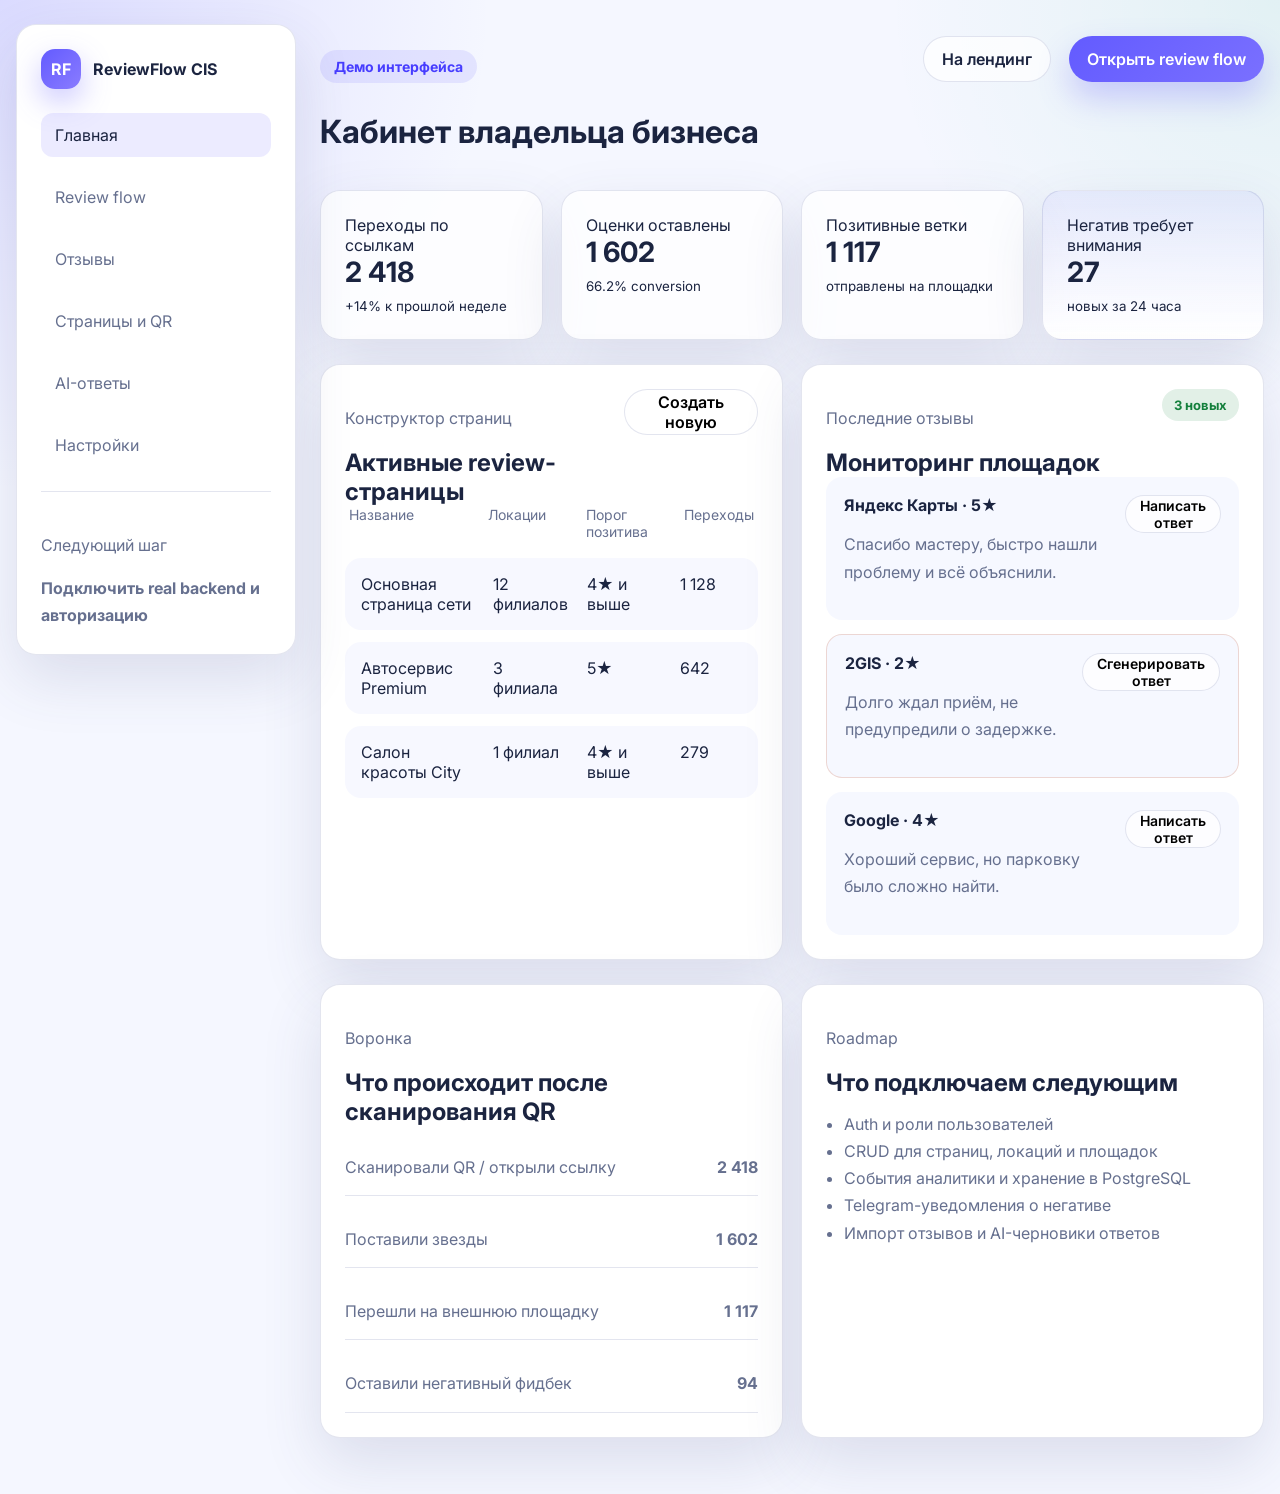
==== dashboard.html @ fb50fb23 "Add GitHub Pages deployment for static prototype" ====
<!doctype html>
<html lang="ru">
  <head>
    <meta charset="UTF-8" />
    <meta name="viewport" content="width=device-width, initial-scale=1.0" />
    <title>ReviewFlow CIS — Демо кабинета</title>
    <link rel="preconnect" href="https://fonts.googleapis.com" />
    <link rel="preconnect" href="https://fonts.gstatic.com" crossorigin />
    <link
      href="https://fonts.googleapis.com/css2?family=Inter:wght@400;500;600;700;800&display=swap"
      rel="stylesheet"
    />
    <link rel="stylesheet" href="styles.css" />
  </head>
  <body>
    <div class="app-layout">
      <aside class="sidebar card-soft">
        <a class="brand brand--sidebar" href="index.html">
          <span class="brand__mark">RF</span>
          <span>ReviewFlow CIS</span>
        </a>

        <nav class="sidebar-nav">
          <a class="sidebar-link sidebar-link--active" href="dashboard.html">Главная</a>
          <a class="sidebar-link" href="review-demo.html">Review flow</a>
          <a class="sidebar-link" href="#">Отзывы</a>
          <a class="sidebar-link" href="#">Страницы и QR</a>
          <a class="sidebar-link" href="#">AI-ответы</a>
          <a class="sidebar-link" href="#">Настройки</a>
        </nav>

        <div class="sidebar-footer">
          <p class="muted">Следующий шаг</p>
          <strong>Подключить real backend и авторизацию</strong>
        </div>
      </aside>

      <main class="dashboard-main">
        <header class="dashboard-header">
          <div>
            <p class="eyebrow">Демо интерфейса</p>
            <h1>Кабинет владельца бизнеса</h1>
          </div>
          <div class="header-actions">
            <a class="button button--ghost" href="index.html">На лендинг</a>
            <a class="button button--primary" href="review-demo.html">Открыть review flow</a>
          </div>
        </header>

        <section class="dashboard-grid">
          <article class="stat-panel card-soft">
            <span>Переходы по ссылкам</span>
            <strong>2 418</strong>
            <small>+14% к прошлой неделе</small>
          </article>
          <article class="stat-panel card-soft">
            <span>Оценки оставлены</span>
            <strong>1 602</strong>
            <small>66.2% conversion</small>
          </article>
          <article class="stat-panel card-soft">
            <span>Позитивные ветки</span>
            <strong>1 117</strong>
            <small>отправлены на площадки</small>
          </article>
          <article class="stat-panel card-soft stat-panel--alert">
            <span>Негатив требует внимания</span>
            <strong>27</strong>
            <small>новых за 24 часа</small>
          </article>
        </section>

        <section class="panel-grid">
          <article class="panel card-soft">
            <div class="panel__header">
              <div>
                <p class="muted">Конструктор страниц</p>
                <h2>Активные review-страницы</h2>
              </div>
              <button class="button button--secondary">Создать новую</button>
            </div>

            <div class="table-like">
              <div class="table-like__row table-like__row--head">
                <span>Название</span>
                <span>Локации</span>
                <span>Порог позитива</span>
                <span>Переходы</span>
              </div>
              <div class="table-like__row">
                <span>Основная страница сети</span>
                <span>12 филиалов</span>
                <span>4★ и выше</span>
                <span>1 128</span>
              </div>
              <div class="table-like__row">
                <span>Автосервис Premium</span>
                <span>3 филиала</span>
                <span>5★</span>
                <span>642</span>
              </div>
              <div class="table-like__row">
                <span>Салон красоты City</span>
                <span>1 филиал</span>
                <span>4★ и выше</span>
                <span>279</span>
              </div>
            </div>
          </article>

          <article class="panel card-soft">
            <div class="panel__header">
              <div>
                <p class="muted">Последние отзывы</p>
                <h2>Мониторинг площадок</h2>
              </div>
              <span class="badge badge--success">3 новых</span>
            </div>

            <div class="review-list">
              <article class="review-item">
                <div>
                  <strong>Яндекс Карты · 5★</strong>
                  <p>Спасибо мастеру, быстро нашли проблему и всё объяснили.</p>
                </div>
                <div class="review-item__actions">
                  <button class="button button--secondary button--small">Написать ответ</button>
                </div>
              </article>
              <article class="review-item review-item--attention">
                <div>
                  <strong>2GIS · 2★</strong>
                  <p>Долго ждал приём, не предупредили о задержке.</p>
                </div>
                <div class="review-item__actions">
                  <button class="button button--secondary button--small">Сгенерировать ответ</button>
                </div>
              </article>
              <article class="review-item">
                <div>
                  <strong>Google · 4★</strong>
                  <p>Хороший сервис, но парковку было сложно найти.</p>
                </div>
                <div class="review-item__actions">
                  <button class="button button--secondary button--small">Написать ответ</button>
                </div>
              </article>
            </div>
          </article>
        </section>

        <section class="panel-grid panel-grid--secondary">
          <article class="panel card-soft">
            <div class="panel__header">
              <div>
                <p class="muted">Воронка</p>
                <h2>Что происходит после сканирования QR</h2>
              </div>
            </div>

            <div class="funnel-list">
              <div><span>Сканировали QR / открыли ссылку</span><strong>2 418</strong></div>
              <div><span>Поставили звезды</span><strong>1 602</strong></div>
              <div><span>Перешли на внешнюю площадку</span><strong>1 117</strong></div>
              <div><span>Оставили негативный фидбек</span><strong>94</strong></div>
            </div>
          </article>

          <article class="panel card-soft">
            <div class="panel__header">
              <div>
                <p class="muted">Roadmap</p>
                <h2>Что подключаем следующим</h2>
              </div>
            </div>

            <ul class="roadmap-list">
              <li>Auth и роли пользователей</li>
              <li>CRUD для страниц, локаций и площадок</li>
              <li>События аналитики и хранение в PostgreSQL</li>
              <li>Telegram-уведомления о негативе</li>
              <li>Импорт отзывов и AI-черновики ответов</li>
            </ul>
          </article>
        </section>
      </main>
    </div>
  </body>
</html>
---- styles.css ----
:root {
  --bg: #f5f7ff;
  --bg-alt: #eef2ff;
  --surface: rgba(255, 255, 255, 0.9);
  --surface-solid: #ffffff;
  --text: #1b2440;
  --muted: #66708f;
  --primary: #635bff;
  --primary-dark: #473dff;
  --primary-soft: rgba(99, 91, 255, 0.12);
  --success: #15803d;
  --warning: #c2410c;
  --border: rgba(103, 113, 166, 0.18);
  --shadow: 0 24px 60px rgba(62, 69, 123, 0.14);
  --radius-xl: 28px;
  --radius-lg: 20px;
  --radius-md: 14px;
  --radius-sm: 10px;
}

* {
  box-sizing: border-box;
}

html {
  scroll-behavior: smooth;
}

body {
  margin: 0;
  font-family: "Inter", system-ui, sans-serif;
  color: var(--text);
  background:
    radial-gradient(circle at top left, rgba(99, 91, 255, 0.18), transparent 25%),
    radial-gradient(circle at top right, rgba(0, 167, 111, 0.08), transparent 20%),
    var(--bg);
}

a {
  color: inherit;
  text-decoration: none;
}

button,
input,
textarea,
select {
  font: inherit;
}

button {
  border: 0;
  cursor: pointer;
}

.page-shell,
.demo-shell {
  width: min(1200px, calc(100% - 32px));
  margin: 0 auto;
}

.site-header,
.demo-header {
  display: flex;
  align-items: center;
  justify-content: space-between;
  gap: 24px;
  padding: 24px 0;
}

.brand {
  display: inline-flex;
  align-items: center;
  gap: 12px;
  font-weight: 700;
}

.brand__mark {
  display: inline-grid;
  place-items: center;
  width: 40px;
  height: 40px;
  border-radius: 14px;
  background: linear-gradient(135deg, var(--primary), #8a7cff);
  color: #fff;
  box-shadow: 0 12px 30px rgba(99, 91, 255, 0.35);
}

.site-nav,
.header-actions,
.footer-links,
.sidebar-nav {
  display: flex;
  align-items: center;
  gap: 18px;
}

.site-nav a,
.footer-links a,
.sidebar-link {
  color: var(--muted);
  transition: color 0.2s ease;
}

.site-nav a:hover,
.footer-links a:hover,
.sidebar-link:hover,
.sidebar-link--active {
  color: var(--text);
}

.button {
  display: inline-flex;
  align-items: center;
  justify-content: center;
  gap: 10px;
  min-height: 46px;
  padding: 0 18px;
  border-radius: 999px;
  font-weight: 600;
  transition:
    transform 0.2s ease,
    box-shadow 0.2s ease,
    background 0.2s ease,
    border-color 0.2s ease;
}

.button:hover {
  transform: translateY(-1px);
}

.button--primary {
  color: #fff;
  background: linear-gradient(135deg, var(--primary), #7a70ff);
  box-shadow: 0 16px 32px rgba(99, 91, 255, 0.28);
}

.button--secondary,
.button--ghost {
  background: rgba(255, 255, 255, 0.72);
  border: 1px solid var(--border);
}

.button--large {
  min-height: 54px;
  padding: 0 24px;
}

.button--small {
  min-height: 38px;
  padding: 0 14px;
  font-size: 14px;
}

.card-glass,
.card-soft,
.panel,
.metric-card,
.pricing-card,
.industry-card,
.logo-pill,
.mini-stat {
  border: 1px solid var(--border);
  box-shadow: var(--shadow);
}

.card-glass {
  background: rgba(255, 255, 255, 0.68);
  backdrop-filter: blur(18px);
  border-radius: var(--radius-xl);
}

.card-soft,
.panel,
.metric-card,
.pricing-card,
.industry-card,
.logo-pill,
.mini-stat {
  background: var(--surface-solid);
  border-radius: var(--radius-lg);
}

.hero {
  display: grid;
  grid-template-columns: 1.1fr 0.9fr;
  gap: 34px;
  align-items: center;
  padding: 32px 0 72px;
}

.eyebrow {
  display: inline-flex;
  padding: 8px 14px;
  border-radius: 999px;
  background: var(--primary-soft);
  color: var(--primary-dark);
  font-size: 14px;
  font-weight: 700;
}

.hero h1,
.section-heading h2,
.dashboard-header h1,
.demo-config h1 {
  margin: 18px 0 18px;
  line-height: 1.04;
}

.hero h1 {
  font-size: clamp(42px, 7vw, 66px);
  max-width: 760px;
}

.hero h1 span {
  color: var(--primary);
}

.hero__lead,
.section-heading p,
.preview-copy,
.feature-card p,
.step-card p,
.industry-card p,
.faq-item p,
.cta-banner p,
.panel p,
.review-item p,
.roadmap-list,
.funnel-list,
.sidebar-footer {
  color: var(--muted);
  line-height: 1.7;
}

.hero__actions,
.hero__proof,
.metric-grid,
.feature-grid,
.steps-grid,
.industry-grid,
.pricing-grid,
.config-grid,
.analytics-strip,
.dashboard-grid,
.panel-grid {
  display: grid;
  gap: 18px;
}

.hero__actions {
  display: flex;
  flex-wrap: wrap;
  margin: 28px 0;
}

.hero__proof,
.metric-grid,
.analytics-strip,
.dashboard-grid {
  grid-template-columns: repeat(3, minmax(0, 1fr));
}

.proof-card,
.metric-card,
.stat-panel,
.mini-stat {
  padding: 20px;
  border-radius: var(--radius-lg);
  background: rgba(255, 255, 255, 0.75);
}

.proof-card strong,
.metric-card strong,
.stat-panel strong,
.price,
.mini-stat strong {
  display: block;
  font-size: 28px;
  margin-bottom: 6px;
}

.hero__visual {
  padding: 24px;
}

.hero-dashboard,
.panel,
.demo-config,
.telegram-preview {
  padding: 24px;
}

.hero-dashboard__top,
.hero-dashboard__footer,
.preview-topbar,
.panel__header,
.dashboard-header {
  display: flex;
  justify-content: space-between;
  align-items: flex-start;
  gap: 20px;
}

.hero-dashboard__top h2,
.preview-topbar h2,
.panel__header h2 {
  margin: 6px 0 0;
}

.badge {
  display: inline-flex;
  align-items: center;
  padding: 8px 12px;
  border-radius: 999px;
  font-size: 13px;
  font-weight: 700;
}

.badge--success {
  background: rgba(21, 128, 61, 0.12);
  color: var(--success);
}

.badge--warning {
  background: rgba(194, 65, 12, 0.12);
  color: var(--warning);
}

.badge--primary {
  background: rgba(99, 91, 255, 0.14);
  color: var(--primary-dark);
}

.metric-card--accent,
.stat-panel--alert,
.pricing-card--featured {
  background: linear-gradient(180deg, rgba(99, 91, 255, 0.08), rgba(255, 255, 255, 0.96));
}

.mini-chart,
.mini-flow,
.qr-card {
  padding: 18px;
  border-radius: var(--radius-lg);
  border: 1px solid var(--border);
  background: rgba(255, 255, 255, 0.84);
}

.mini-chart__bars {
  display: flex;
  align-items: flex-end;
  gap: 10px;
  height: 90px;
  margin-top: 14px;
}

.mini-chart__bars i {
  flex: 1;
  display: block;
  border-radius: 999px 999px 6px 6px;
  background: linear-gradient(180deg, #7b73ff, #4f45ff);
}

.mini-flow ol,
.pricing-card ul,
.roadmap-list,
.funnel-list {
  margin: 14px 0 0;
  padding-left: 18px;
}

.logo-strip,
.analytics-strip {
  margin: 18px 0 72px;
}

.logo-strip {
  display: grid;
  grid-template-columns: repeat(6, minmax(0, 1fr));
  gap: 16px;
}

.logo-pill {
  display: grid;
  place-items: center;
  min-height: 72px;
  font-weight: 700;
  color: var(--muted);
}

.section {
  padding: 52px 0;
}

.section--alt {
  background: rgba(255, 255, 255, 0.45);
  border-radius: var(--radius-xl);
  padding: 52px 24px;
}

.section-heading {
  max-width: 720px;
  margin-bottom: 28px;
}

.section-heading--compact {
  margin-bottom: 18px;
}

.feature-grid,
.steps-grid,
.pricing-grid,
.panel-grid {
  grid-template-columns: repeat(2, minmax(0, 1fr));
}

.industry-grid {
  grid-template-columns: repeat(4, minmax(0, 1fr));
}

.feature-card,
.step-card,
.pricing-card,
.industry-card,
.stat-panel,
.mini-stat {
  padding: 24px;
}

.step-number {
  display: inline-grid;
  place-items: center;
  width: 44px;
  height: 44px;
  border-radius: 14px;
  background: var(--primary-soft);
  color: var(--primary-dark);
  font-weight: 800;
}

.price span {
  font-size: 16px;
  color: var(--muted);
}

.cta-banner {
  display: flex;
  justify-content: space-between;
  align-items: center;
  gap: 24px;
  padding: 34px;
  border-radius: var(--radius-xl);
  background: linear-gradient(135deg, #ffffff, #f2f4ff);
  border: 1px solid var(--border);
  box-shadow: var(--shadow);
}

.cta-banner__actions {
  display: flex;
  flex-wrap: wrap;
  gap: 14px;
}

.faq-list {
  display: grid;
  gap: 14px;
}

.faq-item {
  padding: 20px 22px;
  border-radius: var(--radius-lg);
  border: 1px solid var(--border);
  background: rgba(255, 255, 255, 0.78);
}

.faq-item summary {
  font-weight: 700;
  cursor: pointer;
}

.site-footer {
  display: flex;
  justify-content: space-between;
  align-items: center;
  gap: 24px;
  padding: 32px 0 48px;
  color: var(--muted);
}

.app-layout {
  display: grid;
  grid-template-columns: 280px 1fr;
  gap: 24px;
  width: min(1400px, calc(100% - 32px));
  margin: 24px auto;
}

.sidebar {
  padding: 24px;
  position: sticky;
  top: 20px;
  align-self: start;
}

.brand--sidebar {
  margin-bottom: 24px;
}

.sidebar-nav {
  flex-direction: column;
  align-items: stretch;
}

.sidebar-link {
  padding: 12px 14px;
  border-radius: 12px;
}

.sidebar-link--active {
  background: var(--primary-soft);
}

.sidebar-footer {
  margin-top: 24px;
  padding-top: 24px;
  border-top: 1px solid var(--border);
}

.dashboard-main {
  padding: 12px 0 32px;
}

.dashboard-grid {
  grid-template-columns: repeat(4, minmax(0, 1fr));
  margin: 24px 0;
}

.table-like {
  display: grid;
  gap: 12px;
}

.table-like__row {
  display: grid;
  grid-template-columns: 1.5fr 1fr 1fr 0.8fr;
  gap: 16px;
  padding: 16px;
  border-radius: 16px;
  background: rgba(245, 247, 255, 0.8);
}

.table-like__row--head {
  color: var(--muted);
  font-size: 14px;
  background: transparent;
  padding: 0 4px 6px;
}

.review-list {
  display: grid;
  gap: 14px;
}

.review-item {
  display: flex;
  justify-content: space-between;
  align-items: flex-start;
  gap: 16px;
  padding: 18px;
  border-radius: 16px;
  background: rgba(245, 247, 255, 0.84);
}

.review-item--attention {
  border: 1px solid rgba(194, 65, 12, 0.18);
}

.review-item__actions {
  display: flex;
  gap: 10px;
}

.panel-grid--secondary {
  margin-top: 24px;
}

.funnel-list {
  display: grid;
  gap: 16px;
  padding: 0;
  list-style: none;
}

.funnel-list div {
  display: flex;
  justify-content: space-between;
  gap: 20px;
  padding: 14px 0;
  border-bottom: 1px solid var(--border);
}

.demo-main {
  display: grid;
  gap: 24px;
  padding-bottom: 42px;
}

.demo-config,
.demo-preview {
  padding: 26px;
}

.config-grid {
  grid-template-columns: repeat(2, minmax(0, 1fr));
}

.field {
  display: grid;
  gap: 10px;
}

.field--full {
  grid-column: 1 / -1;
}

.field input,
.field textarea,
.field select {
  width: 100%;
  padding: 14px 16px;
  border-radius: 14px;
  border: 1px solid var(--border);
  background: rgba(255, 255, 255, 0.86);
  color: var(--text);
}

.preview-topbar {
  margin-bottom: 18px;
}

.qr-placeholder {
  width: 84px;
  height: 84px;
  border-radius: 16px;
  background:
    linear-gradient(90deg, #111 10px, transparent 10px) 0 0 / 28px 28px,
    linear-gradient(#111 10px, transparent 10px) 0 0 / 28px 28px,
    linear-gradient(90deg, #111 10px, transparent 10px) 14px 14px / 28px 28px,
    linear-gradient(#111 10px, transparent 10px) 14px 14px / 28px 28px,
    #fff;
  border: 1px solid var(--border);
}

.preview-copy {
  max-width: 760px;
}

.rating-card {
  padding: 24px;
}

.stars {
  display: flex;
  gap: 12px;
  margin: 18px 0 20px;
}

.star-button {
  width: 56px;
  height: 56px;
  border-radius: 18px;
  border: 1px solid var(--border);
  background: rgba(255, 255, 255, 0.92);
  font-size: 28px;
  color: #c5cadf;
  transition:
    transform 0.15s ease,
    color 0.15s ease,
    border-color 0.15s ease,
    background 0.15s ease;
}

.star-button:hover,
.star-button--active {
  transform: translateY(-2px);
  color: #f59e0b;
  border-color: rgba(245, 158, 11, 0.42);
  background: rgba(255, 248, 235, 0.95);
}

.location-picker {
  display: grid;
  gap: 10px;
  margin-bottom: 20px;
}

.flow-result {
  margin-top: 18px;
  padding: 22px;
  border-radius: 20px;
  border: 1px solid var(--border);
  background: rgba(255, 255, 255, 0.82);
}

.flow-result--hidden {
  display: none;
}

.platform-tabs {
  display: flex;
  flex-wrap: wrap;
  gap: 12px;
  margin-top: 18px;
}

.platform-tab {
  min-height: 44px;
  padding: 0 16px;
  border-radius: 999px;
  border: 1px solid var(--border);
  background: rgba(245, 247, 255, 0.9);
  font-weight: 700;
}

.platform-tab:hover {
  border-color: rgba(99, 91, 255, 0.4);
  color: var(--primary-dark);
}

.feedback-grid {
  display: grid;
  gap: 16px;
  margin-top: 14px;
}

.feedback-actions {
  display: flex;
  flex-wrap: wrap;
  align-items: center;
  gap: 14px;
}

.telegram-preview pre {
  margin: 0;
  padding: 18px;
  border-radius: 16px;
  background: #111827;
  color: #d1fae5;
  white-space: pre-wrap;
  line-height: 1.7;
}

.muted {
  color: var(--muted);
}

@media (max-width: 1100px) {
  .hero,
  .app-layout,
  .feature-grid,
  .steps-grid,
  .pricing-grid,
  .dashboard-grid,
  .panel-grid,
  .config-grid,
  .logo-strip,
  .industry-grid,
  .hero__proof,
  .metric-grid,
  .analytics-strip {
    grid-template-columns: 1fr 1fr;
  }

  .app-layout {
    grid-template-columns: 1fr;
  }

  .sidebar {
    position: static;
  }

  .hero,
  .cta-banner,
  .hero-dashboard__top,
  .hero-dashboard__footer,
  .preview-topbar,
  .dashboard-header,
  .site-footer {
    grid-template-columns: 1fr;
    flex-direction: column;
    align-items: stretch;
  }
}

@media (max-width: 760px) {
  .page-shell,
  .demo-shell,
  .app-layout {
    width: min(100% - 24px, 100%);
  }

  .site-header,
  .demo-header,
  .header-actions,
  .site-nav,
  .footer-links,
  .platform-tabs,
  .feedback-actions,
  .review-item,
  .review-item__actions {
    flex-direction: column;
    align-items: stretch;
  }

  .hero,
  .feature-grid,
  .steps-grid,
  .pricing-grid,
  .dashboard-grid,
  .panel-grid,
  .config-grid,
  .logo-strip,
  .industry-grid,
  .hero__proof,
  .metric-grid,
  .analytics-strip {
    grid-template-columns: 1fr;
  }

  .table-like__row {
    grid-template-columns: 1fr;
  }

  .hero {
    padding-top: 12px;
  }

  .hero h1 {
    font-size: clamp(34px, 11vw, 50px);
  }

  .star-button {
    width: 48px;
    height: 48px;
  }
}
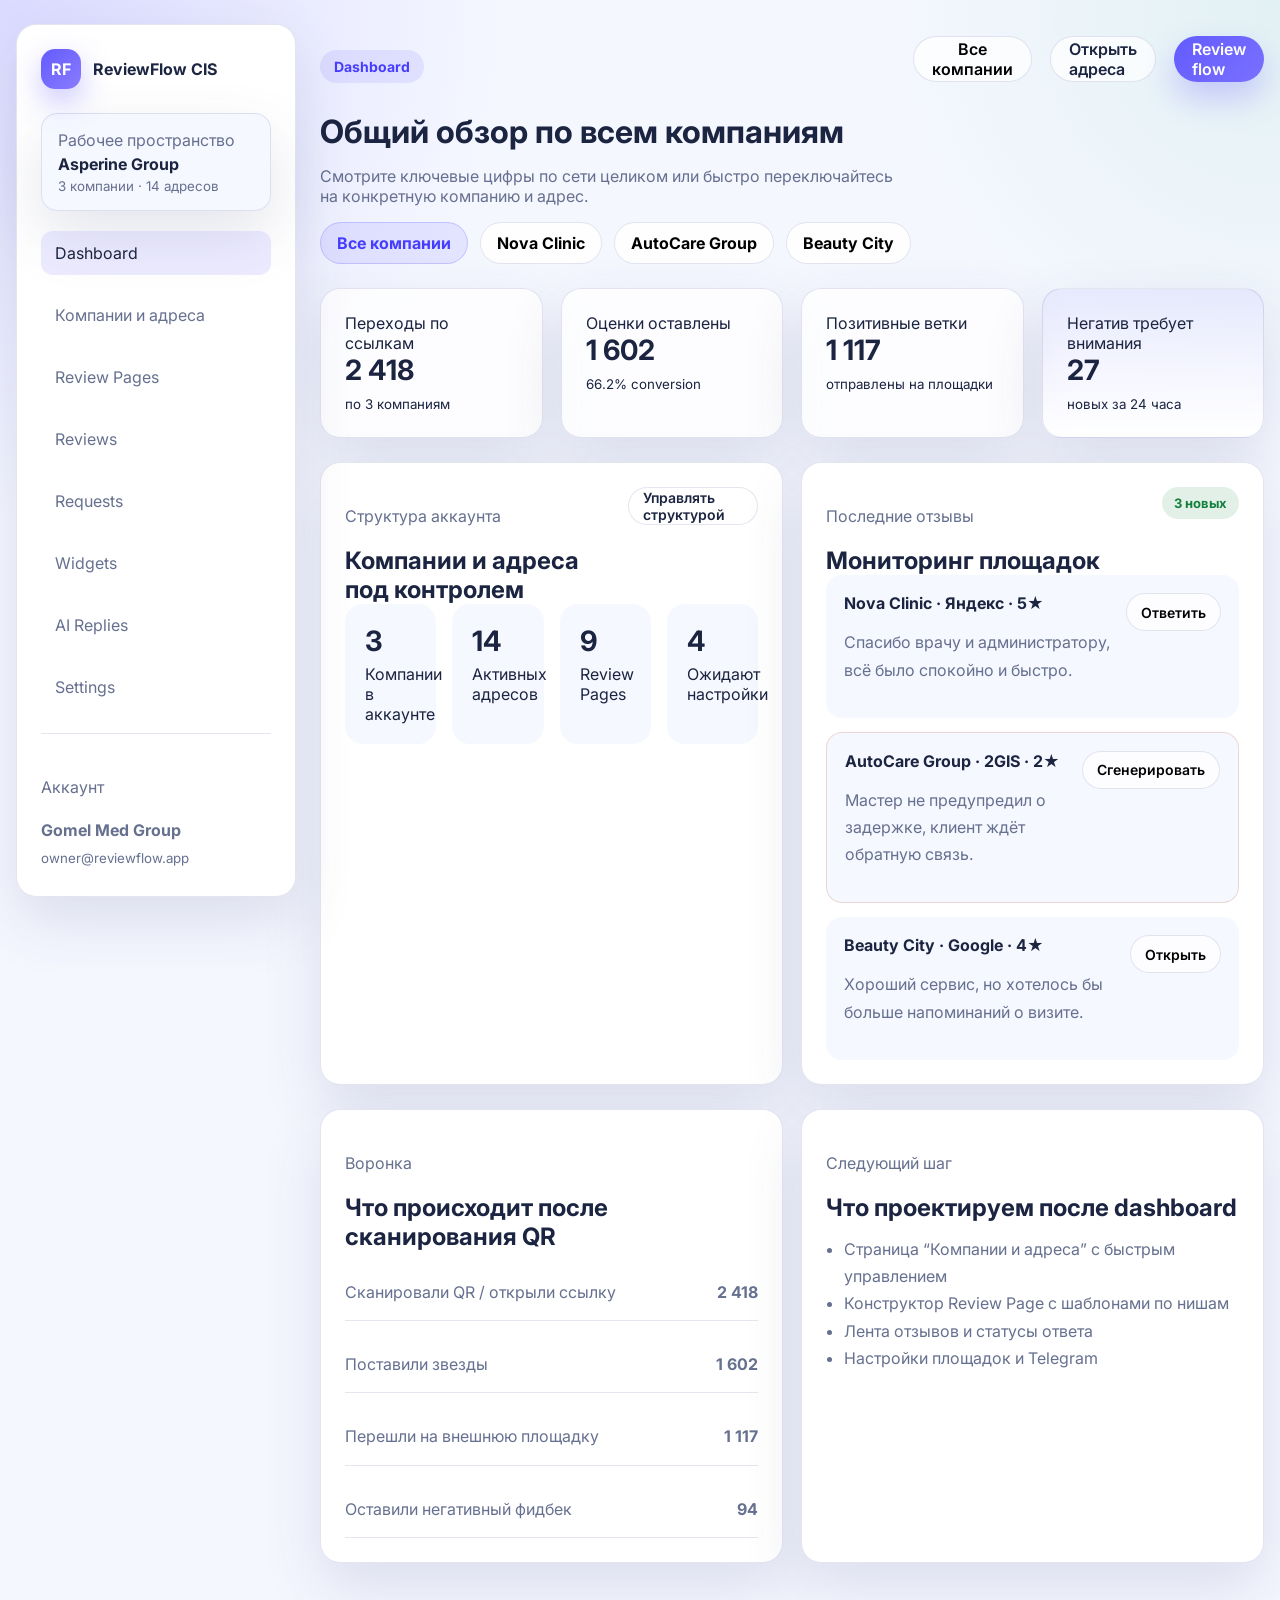
==== commit 55ec98fa: "Prototype multi-company cabinet layout" ====
--- a/dashboard.html
+++ b/dashboard.html
@@ -3,7 +3,7 @@
   <head>
     <meta charset="UTF-8" />
     <meta name="viewport" content="width=device-width, initial-scale=1.0" />
-    <title>ReviewFlow CIS — Демо кабинета</title>
+    <title>ReviewFlow CIS — Dashboard</title>
     <link rel="preconnect" href="https://fonts.googleapis.com" />
     <link rel="preconnect" href="https://fonts.gstatic.com" crossorigin />
     <link
@@ -20,38 +20,59 @@
           <span>ReviewFlow CIS</span>
         </a>
 
+        <div class="workspace-switcher card-soft">
+          <span class="muted">Рабочее пространство</span>
+          <strong>Asperine Group</strong>
+          <small>3 компании · 14 адресов</small>
+        </div>
+
         <nav class="sidebar-nav">
-          <a class="sidebar-link sidebar-link--active" href="dashboard.html">Главная</a>
-          <a class="sidebar-link" href="review-demo.html">Review flow</a>
-          <a class="sidebar-link" href="#">Отзывы</a>
-          <a class="sidebar-link" href="#">Страницы и QR</a>
-          <a class="sidebar-link" href="#">AI-ответы</a>
-          <a class="sidebar-link" href="#">Настройки</a>
+          <a class="sidebar-link sidebar-link--active" href="dashboard.html">Dashboard</a>
+          <a class="sidebar-link" href="companies.html">Компании и адреса</a>
+          <a class="sidebar-link" href="#">Review Pages</a>
+          <a class="sidebar-link" href="#">Reviews</a>
+          <a class="sidebar-link" href="#">Requests</a>
+          <a class="sidebar-link" href="#">Widgets</a>
+          <a class="sidebar-link" href="#">AI Replies</a>
+          <a class="sidebar-link" href="#">Settings</a>
         </nav>
 
         <div class="sidebar-footer">
-          <p class="muted">Следующий шаг</p>
-          <strong>Подключить real backend и авторизацию</strong>
+          <p class="muted">Аккаунт</p>
+          <strong>Gomel Med Group</strong>
+          <small>owner@reviewflow.app</small>
         </div>
       </aside>
 
       <main class="dashboard-main">
         <header class="dashboard-header">
           <div>
-            <p class="eyebrow">Демо интерфейса</p>
-            <h1>Кабинет владельца бизнеса</h1>
+            <p class="eyebrow">Dashboard</p>
+            <h1>Общий обзор по всем компаниям</h1>
+            <p class="muted">
+              Смотрите ключевые цифры по сети целиком или быстро переключайтесь на конкретную
+              компанию и адрес.
+            </p>
           </div>
           <div class="header-actions">
-            <a class="button button--ghost" href="index.html">На лендинг</a>
-            <a class="button button--primary" href="review-demo.html">Открыть review flow</a>
+            <button class="button button--ghost">Все компании</button>
+            <a class="button button--secondary" href="companies.html">Открыть адреса</a>
+            <a class="button button--primary" href="review-demo.html">Review flow</a>
           </div>
         </header>
+
+        <section class="section-tabs">
+          <button class="section-tabs__item section-tabs__item--active">Все компании</button>
+          <button class="section-tabs__item">Nova Clinic</button>
+          <button class="section-tabs__item">AutoCare Group</button>
+          <button class="section-tabs__item">Beauty City</button>
+        </section>
 
         <section class="dashboard-grid">
           <article class="stat-panel card-soft">
             <span>Переходы по ссылкам</span>
             <strong>2 418</strong>
-            <small>+14% к прошлой неделе</small>
+            <small>по 3 компаниям</small>
           </article>
           <article class="stat-panel card-soft">
             <span>Оценки оставлены</span>
@@ -74,37 +95,31 @@
           <article class="panel card-soft">
             <div class="panel__header">
               <div>
-                <p class="muted">Конструктор страниц</p>
-                <h2>Активные review-страницы</h2>
-              </div>
-              <button class="button button--secondary">Создать новую</button>
-            </div>
-
-            <div class="table-like">
-              <div class="table-like__row table-like__row--head">
-                <span>Название</span>
-                <span>Локации</span>
-                <span>Порог позитива</span>
-                <span>Переходы</span>
-              </div>
-              <div class="table-like__row">
-                <span>Основная страница сети</span>
-                <span>12 филиалов</span>
-                <span>4★ и выше</span>
-                <span>1 128</span>
-              </div>
-              <div class="table-like__row">
-                <span>Автосервис Premium</span>
-                <span>3 филиала</span>
-                <span>5★</span>
-                <span>642</span>
-              </div>
-              <div class="table-like__row">
-                <span>Салон красоты City</span>
-                <span>1 филиал</span>
-                <span>4★ и выше</span>
-                <span>279</span>
-              </div>
+                <p class="muted">Структура аккаунта</p>
+                <h2>Компании и адреса под контролем</h2>
+              </div>
+              <a class="button button--secondary button--small" href="companies.html">
+                Управлять структурой
+              </a>
+            </div>
+
+            <div class="company-overview-grid">
+              <article class="company-mini-card">
+                <strong>3</strong>
+                <span>Компании в аккаунте</span>
+              </article>
+              <article class="company-mini-card">
+                <strong>14</strong>
+                <span>Активных адресов</span>
+              </article>
+              <article class="company-mini-card">
+                <strong>9</strong>
+                <span>Review Pages</span>
+              </article>
+              <article class="company-mini-card">
+                <strong>4</strong>
+                <span>Ожидают настройки</span>
+              </article>
             </div>
           </article>
 
@@ -120,29 +135,29 @@
             <div class="review-list">
               <article class="review-item">
                 <div>
-                  <strong>Яндекс Карты · 5★</strong>
-                  <p>Спасибо мастеру, быстро нашли проблему и всё объяснили.</p>
+                  <strong>Nova Clinic · Яндекс · 5★</strong>
+                  <p>Спасибо врачу и администратору, всё было спокойно и быстро.</p>
                 </div>
                 <div class="review-item__actions">
-                  <button class="button button--secondary button--small">Написать ответ</button>
+                  <button class="button button--secondary button--small">Ответить</button>
                 </div>
               </article>
               <article class="review-item review-item--attention">
                 <div>
-                  <strong>2GIS · 2★</strong>
-                  <p>Долго ждал приём, не предупредили о задержке.</p>
+                  <strong>AutoCare Group · 2GIS · 2★</strong>
+                  <p>Мастер не предупредил о задержке, клиент ждёт обратную связь.</p>
                 </div>
                 <div class="review-item__actions">
-                  <button class="button button--secondary button--small">Сгенерировать ответ</button>
+                  <button class="button button--secondary button--small">Сгенерировать</button>
                 </div>
               </article>
               <article class="review-item">
                 <div>
-                  <strong>Google · 4★</strong>
-                  <p>Хороший сервис, но парковку было сложно найти.</p>
+                  <strong>Beauty City · Google · 4★</strong>
+                  <p>Хороший сервис, но хотелось бы больше напоминаний о визите.</p>
                 </div>
                 <div class="review-item__actions">
-                  <button class="button button--secondary button--small">Написать ответ</button>
+                  <button class="button button--secondary button--small">Открыть</button>
                 </div>
               </article>
             </div>
@@ -169,17 +184,16 @@
           <article class="panel card-soft">
             <div class="panel__header">
               <div>
-                <p class="muted">Roadmap</p>
-                <h2>Что подключаем следующим</h2>
+                <p class="muted">Следующий шаг</p>
+                <h2>Что проектируем после dashboard</h2>
               </div>
             </div>
 
             <ul class="roadmap-list">
-              <li>Auth и роли пользователей</li>
-              <li>CRUD для страниц, локаций и площадок</li>
-              <li>События аналитики и хранение в PostgreSQL</li>
-              <li>Telegram-уведомления о негативе</li>
-              <li>Импорт отзывов и AI-черновики ответов</li>
+              <li>Страница “Компании и адреса” с быстрым управлением</li>
+              <li>Конструктор Review Page с шаблонами по нишам</li>
+              <li>Лента отзывов и статусы ответа</li>
+              <li>Настройки площадок и Telegram</li>
             </ul>
           </article>
         </section>
--- a/styles.css
+++ b/styles.css
@@ -488,6 +488,186 @@
   color: var(--muted);
 }
 
+
+.workspace-switcher {
+  display: grid;
+  gap: 4px;
+  margin-bottom: 20px;
+  padding: 16px;
+  border-radius: 16px;
+  background: rgba(245, 247, 255, 0.88);
+}
+
+.workspace-switcher small,
+.sidebar-footer small {
+  color: var(--muted);
+}
+
+.section-tabs {
+  display: flex;
+  flex-wrap: wrap;
+  gap: 12px;
+  margin-bottom: 24px;
+}
+
+.section-tabs__item {
+  min-height: 42px;
+  padding: 0 16px;
+  border-radius: 999px;
+  border: 1px solid var(--border);
+  background: rgba(255, 255, 255, 0.86);
+  font-weight: 700;
+}
+
+.section-tabs__item--active {
+  color: var(--primary-dark);
+  background: var(--primary-soft);
+  border-color: rgba(99, 91, 255, 0.24);
+}
+
+.company-overview-grid {
+  display: grid;
+  grid-template-columns: repeat(4, minmax(0, 1fr));
+  gap: 16px;
+}
+
+.company-mini-card {
+  padding: 20px;
+  border-radius: 18px;
+  background: rgba(245, 247, 255, 0.84);
+}
+
+.company-mini-card strong {
+  display: block;
+  font-size: 28px;
+  margin-bottom: 6px;
+}
+
+.company-layout {
+  display: grid;
+  grid-template-columns: 340px 1fr;
+  gap: 24px;
+}
+
+.company-list-panel,
+.company-detail-panel {
+  min-height: 100%;
+}
+
+.company-list {
+  display: grid;
+  gap: 14px;
+}
+
+.company-card {
+  display: flex;
+  align-items: center;
+  justify-content: space-between;
+  gap: 16px;
+  width: 100%;
+  padding: 18px;
+  text-align: left;
+  border-radius: 18px;
+  border: 1px solid var(--border);
+  background: rgba(245, 247, 255, 0.72);
+}
+
+.company-card p {
+  margin: 6px 0 0;
+  color: var(--muted);
+}
+
+.company-card--active {
+  border-color: rgba(99, 91, 255, 0.32);
+  background: rgba(99, 91, 255, 0.08);
+}
+
+.inline-stats {
+  display: grid;
+  gap: 4px;
+  justify-items: end;
+}
+
+.inline-stats span {
+  font-size: 24px;
+  font-weight: 700;
+}
+
+.inline-stats small {
+  color: var(--muted);
+}
+
+.company-meta-bar {
+  display: grid;
+  grid-template-columns: repeat(4, minmax(0, 1fr));
+  gap: 16px;
+  margin-bottom: 20px;
+}
+
+.company-meta-item {
+  padding: 18px;
+  border-radius: 18px;
+  background: rgba(245, 247, 255, 0.82);
+}
+
+.company-meta-item span {
+  display: block;
+  margin-bottom: 8px;
+  color: var(--muted);
+}
+
+.location-grid {
+  display: grid;
+  gap: 16px;
+}
+
+.location-card {
+  padding: 20px;
+  border-radius: 20px;
+  background: rgba(245, 247, 255, 0.84);
+}
+
+.location-card__top,
+.location-card__meta,
+.location-card__actions {
+  display: flex;
+  justify-content: space-between;
+  align-items: flex-start;
+  gap: 16px;
+}
+
+.location-card__top p,
+.location-card__meta {
+  color: var(--muted);
+}
+
+.location-card__meta {
+  margin: 14px 0;
+}
+
+.location-card__actions {
+  align-items: center;
+}
+
+.status-badge {
+  display: inline-flex;
+  align-items: center;
+  padding: 8px 12px;
+  border-radius: 999px;
+  font-size: 13px;
+  font-weight: 700;
+}
+
+.status-badge--success {
+  color: var(--success);
+  background: rgba(21, 128, 61, 0.12);
+}
+
+.status-badge--warning {
+  color: var(--warning);
+  background: rgba(194, 65, 12, 0.12);
+}
+
 .app-layout {
   display: grid;
   grid-template-columns: 280px 1fr;
@@ -768,7 +948,10 @@
   .industry-grid,
   .hero__proof,
   .metric-grid,
-  .analytics-strip {
+  .analytics-strip,
+  .company-overview-grid,
+  .company-layout,
+  .company-meta-bar {
     grid-template-columns: 1fr 1fr;
   }
 
@@ -808,7 +991,10 @@
   .platform-tabs,
   .feedback-actions,
   .review-item,
-  .review-item__actions {
+  .review-item__actions,
+  .location-card__top,
+  .location-card__meta,
+  .location-card__actions {
     flex-direction: column;
     align-items: stretch;
   }
@@ -824,7 +1010,10 @@
   .industry-grid,
   .hero__proof,
   .metric-grid,
-  .analytics-strip {
+  .analytics-strip,
+  .company-overview-grid,
+  .company-layout,
+  .company-meta-bar {
     grid-template-columns: 1fr;
   }
 
